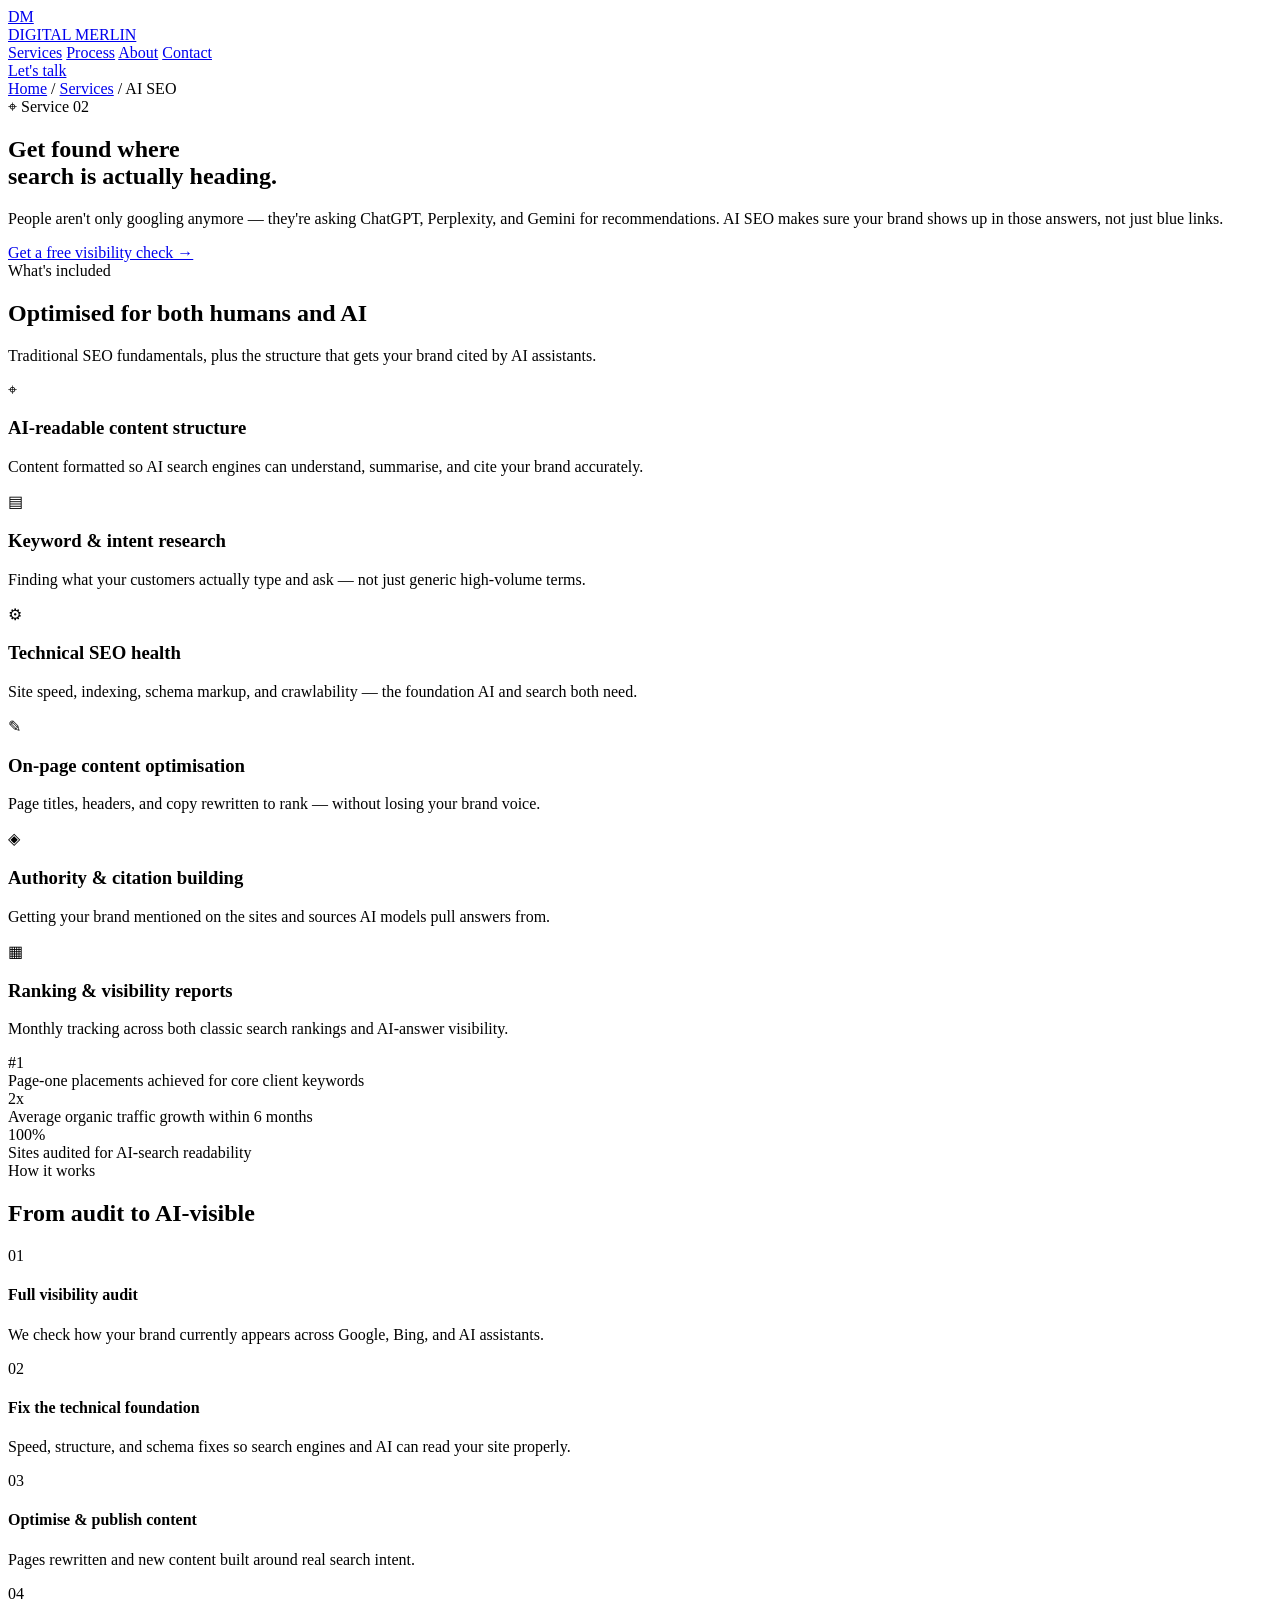
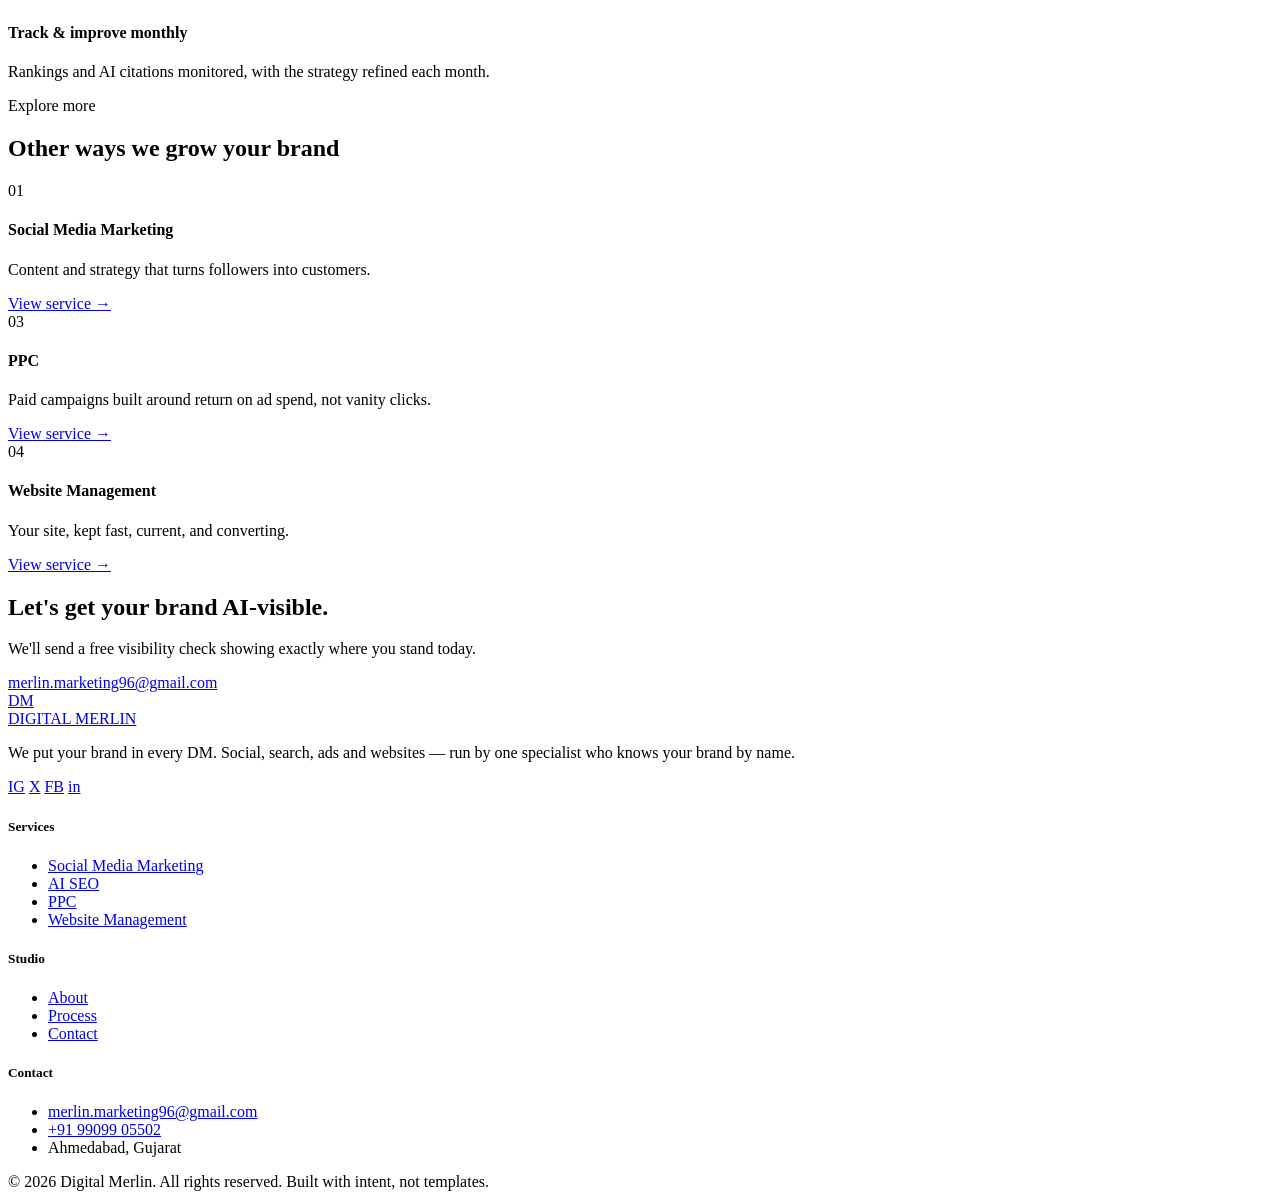
==== ai-seo.html @ f675f12b "Add files via upload" ====
<!DOCTYPE html>
<html lang="en">
<head>
<meta charset="UTF-8">
<meta name="viewport" content="width=device-width, initial-scale=1.0">
<title>AI SEO — Digital Merlin</title>
<link rel="stylesheet" href="https://fonts.googleapis.com/css2?family=Archivo+Black&family=Inter:wght@400;500;600;700;800&family=JetBrains+Mono:wght@500&display=swap">
<link rel="stylesheet" href="_shared.css">
</head>
<body>

<header>
  <nav>
    <a href="../index.html" class="logo"><div class="bubble">DM</div> DIGITAL <span style="color:var(--red)">MERLIN</span></a>
    <div class="navlinks">
      <a href="../index.html#services">Services</a>
      <a href="../index.html#process">Process</a>
      <a href="../index.html#about">About</a>
      <a href="../index.html#contact">Contact</a>
    </div>
    <a href="../index.html#contact" class="nav-cta">Let's talk</a>
  </nav>
</header>

<section class="page-hero">
  <div class="wrap">
    <div class="breadcrumb"><a href="../index.html">Home</a> / <a href="../index.html#services">Services</a> / AI SEO</div>
    <div class="eyebrow"><span>⌖</span> Service 02</div>
    <h1>Get found where<br>search is <span class="accent">actually heading.</span></h1>
    <p class="lead">People aren't only googling anymore — they're asking ChatGPT, Perplexity, and Gemini for recommendations. AI SEO makes sure your brand shows up in those answers, not just blue links.</p>
    <a href="../index.html#contact" class="btn btn-primary">Get a free visibility check →</a>
  </div>
</section>

<section>
  <div class="wrap">
    <div class="section-head">
      <span class="tag">What's included</span>
      <h2>Optimised for both humans and AI</h2>
      <p>Traditional SEO fundamentals, plus the structure that gets your brand cited by AI assistants.</p>
    </div>
    <div class="feature-grid">
      <div class="feature-card">
        <div class="icon">⌖</div>
        <h3>AI-readable content structure</h3>
        <p>Content formatted so AI search engines can understand, summarise, and cite your brand accurately.</p>
      </div>
      <div class="feature-card">
        <div class="icon">▤</div>
        <h3>Keyword &amp; intent research</h3>
        <p>Finding what your customers actually type and ask — not just generic high-volume terms.</p>
      </div>
      <div class="feature-card">
        <div class="icon">⚙</div>
        <h3>Technical SEO health</h3>
        <p>Site speed, indexing, schema markup, and crawlability — the foundation AI and search both need.</p>
      </div>
      <div class="feature-card">
        <div class="icon">✎</div>
        <h3>On-page content optimisation</h3>
        <p>Page titles, headers, and copy rewritten to rank — without losing your brand voice.</p>
      </div>
      <div class="feature-card">
        <div class="icon">◈</div>
        <h3>Authority &amp; citation building</h3>
        <p>Getting your brand mentioned on the sites and sources AI models pull answers from.</p>
      </div>
      <div class="feature-card">
        <div class="icon">▦</div>
        <h3>Ranking &amp; visibility reports</h3>
        <p>Monthly tracking across both classic search rankings and AI-answer visibility.</p>
      </div>
    </div>
  </div>
</section>

<section style="padding-top:0;">
  <div class="wrap">
    <div class="stat-band">
      <div><div class="stat-num">#1</div><div class="stat-label">Page-one placements achieved for core client keywords</div></div>
      <div><div class="stat-num">2x</div><div class="stat-label">Average organic traffic growth within 6 months</div></div>
      <div><div class="stat-num">100%</div><div class="stat-label">Sites audited for AI-search readability</div></div>
    </div>
  </div>
</section>

<section>
  <div class="wrap">
    <div class="section-head">
      <span class="tag">How it works</span>
      <h2>From audit to AI-visible</h2>
    </div>
    <div class="process-list">
      <div class="process-item"><span class="pnum">01</span><div><h4>Full visibility audit</h4><p>We check how your brand currently appears across Google, Bing, and AI assistants.</p></div></div>
      <div class="process-item"><span class="pnum">02</span><div><h4>Fix the technical foundation</h4><p>Speed, structure, and schema fixes so search engines and AI can read your site properly.</p></div></div>
      <div class="process-item"><span class="pnum">03</span><div><h4>Optimise &amp; publish content</h4><p>Pages rewritten and new content built around real search intent.</p></div></div>
      <div class="process-item"><span class="pnum">04</span><div><h4>Track &amp; improve monthly</h4><p>Rankings and AI citations monitored, with the strategy refined each month.</p></div></div>
    </div>
  </div>
</section>

<section>
  <div class="wrap">
    <div class="section-head">
      <span class="tag">Explore more</span>
      <h2>Other ways we grow your brand</h2>
    </div>
    <div class="other-services">
      <div class="other-card"><span class="tag">01</span><h4>Social Media Marketing</h4><p>Content and strategy that turns followers into customers.</p><a class="go" href="social-media-marketing.html">View service →</a></div>
      <div class="other-card"><span class="tag">03</span><h4>PPC</h4><p>Paid campaigns built around return on ad spend, not vanity clicks.</p><a class="go" href="ppc.html">View service →</a></div>
      <div class="other-card"><span class="tag">04</span><h4>Website Management</h4><p>Your site, kept fast, current, and converting.</p><a class="go" href="website-management.html">View service →</a></div>
    </div>
  </div>
</section>

<section id="contact">
  <div class="cta-band">
    <div class="blob"></div>
    <h2>Let's get your brand AI-visible.</h2>
    <p>We'll send a free visibility check showing exactly where you stand today.</p>
    <a href="mailto:merlin.marketing96@gmail.com" class="btn btn-primary">merlin.marketing96@gmail.com</a>
  </div>
</section>

<footer>
  <div class="wrap">
    <div class="footer-top">
      <div class="foot-brand">
        <a href="../index.html" class="logo"><div class="bubble">DM</div> DIGITAL <span style="color:var(--red)">MERLIN</span></a>
        <p>We put your brand in every DM. Social, search, ads and websites — run by one specialist who knows your brand by name.</p>
        <div class="social-row">
          <a href="#" aria-label="Instagram">IG</a>
          <a href="#" aria-label="X">X</a>
          <a href="#" aria-label="Facebook">FB</a>
          <a href="#" aria-label="LinkedIn">in</a>
        </div>
      </div>
      <div>
        <h5>Services</h5>
        <ul>
          <li><a href="social-media-marketing.html">Social Media Marketing</a></li>
          <li><a href="ai-seo.html">AI SEO</a></li>
          <li><a href="ppc.html">PPC</a></li>
          <li><a href="website-management.html">Website Management</a></li>
        </ul>
      </div>
      <div>
        <h5>Studio</h5>
        <ul>
          <li><a href="../index.html#about">About</a></li>
          <li><a href="../index.html#process">Process</a></li>
          <li><a href="../index.html#contact">Contact</a></li>
        </ul>
      </div>
      <div>
        <h5>Contact</h5>
        <ul>
          <li><a href="mailto:merlin.marketing96@gmail.com">merlin.marketing96@gmail.com</a></li>
          <li><a href="tel:+919909905502">+91 99099 05502</a></li>
          <li><span>Ahmedabad, Gujarat</span></li>
        </ul>
      </div>
    </div>
    <div class="footer-bottom">
      <span>© 2026 Digital Merlin. All rights reserved.</span>
      <span>Built with intent, not templates.</span>
    </div>
  </div>
</footer>

</body>
</html>
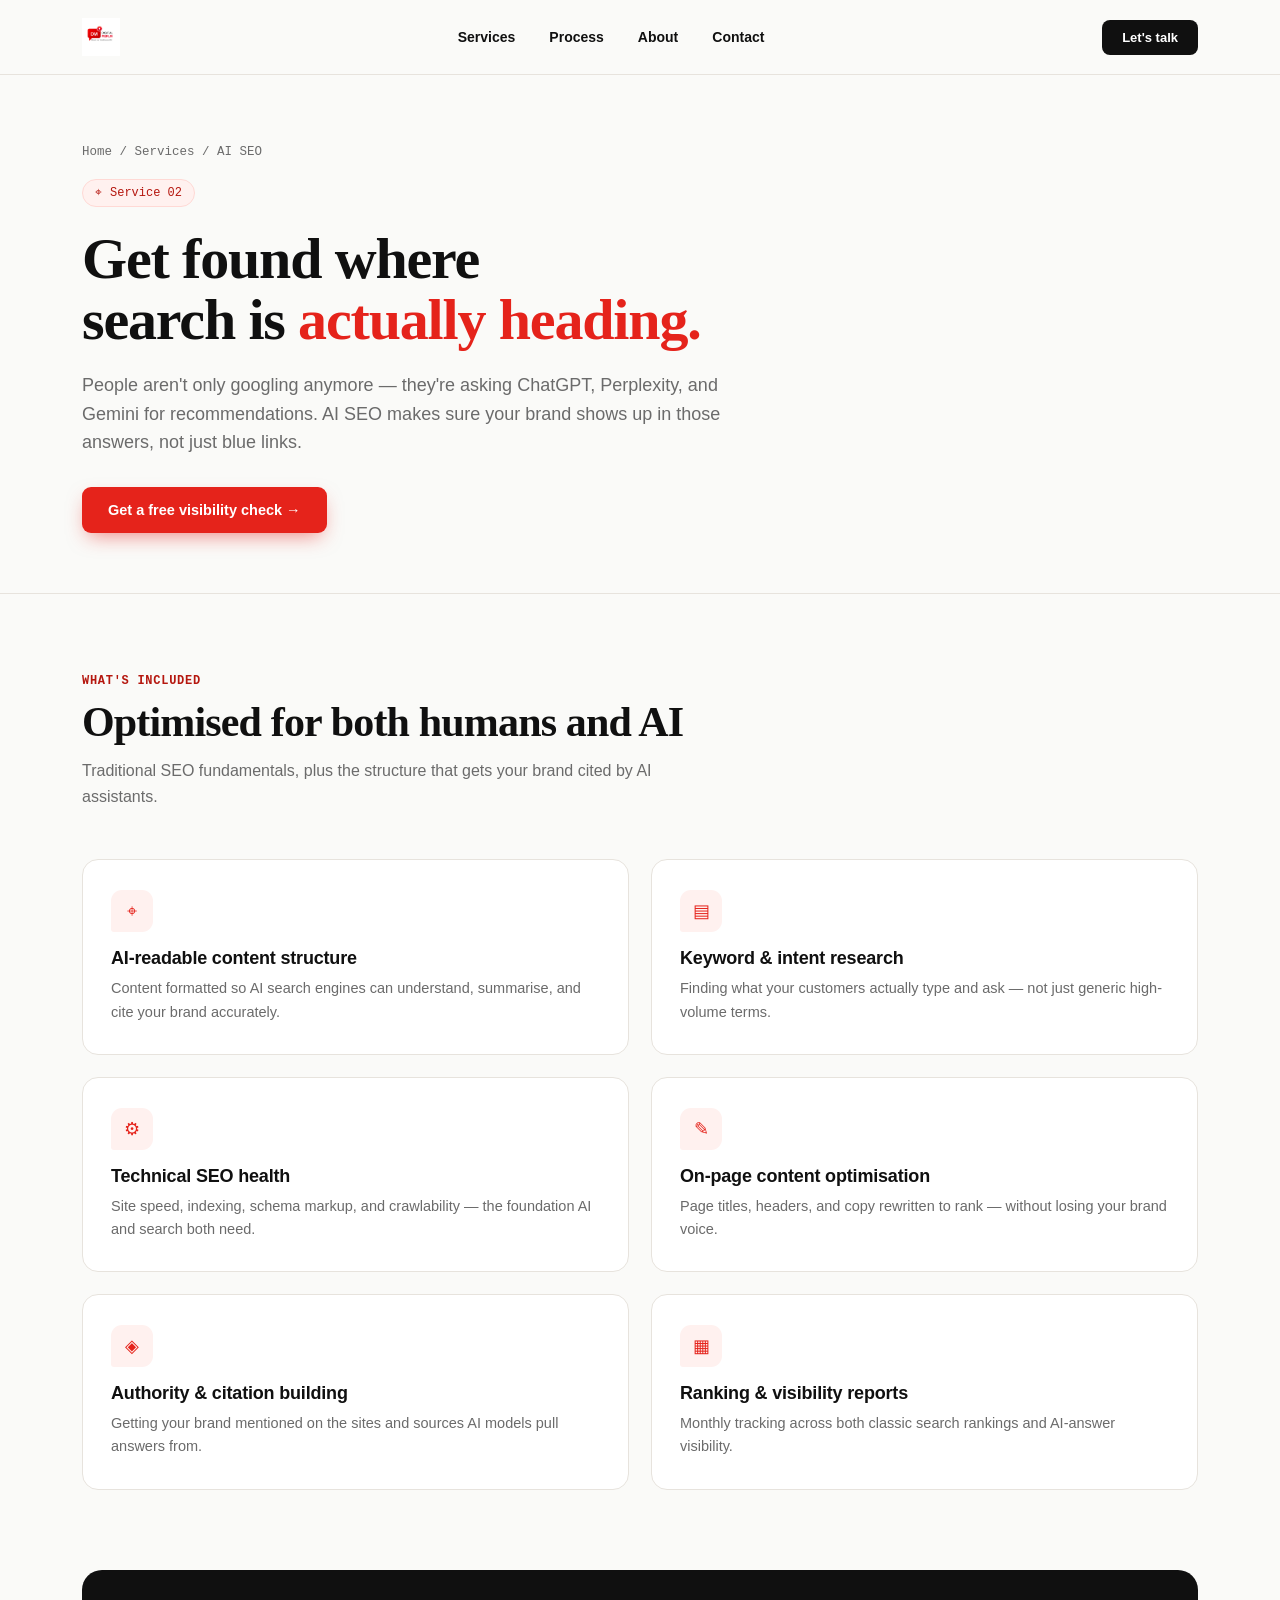
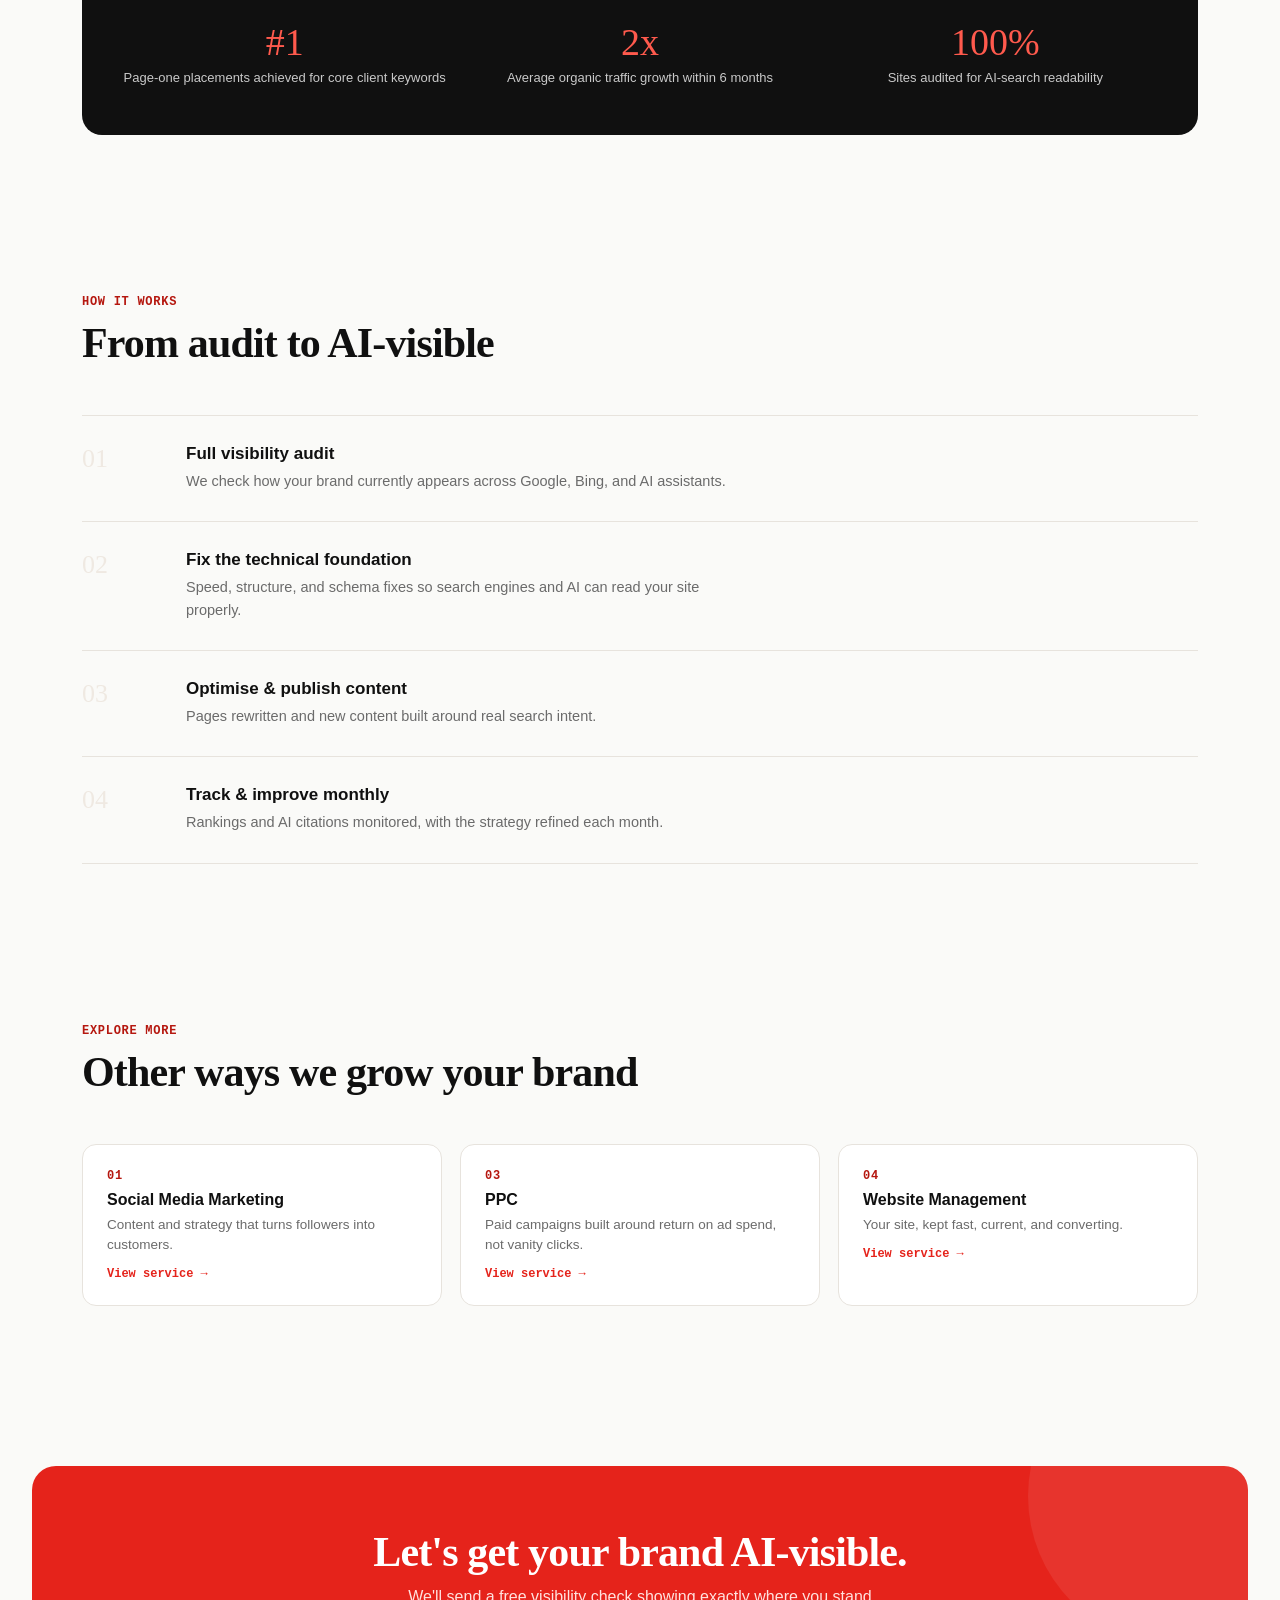
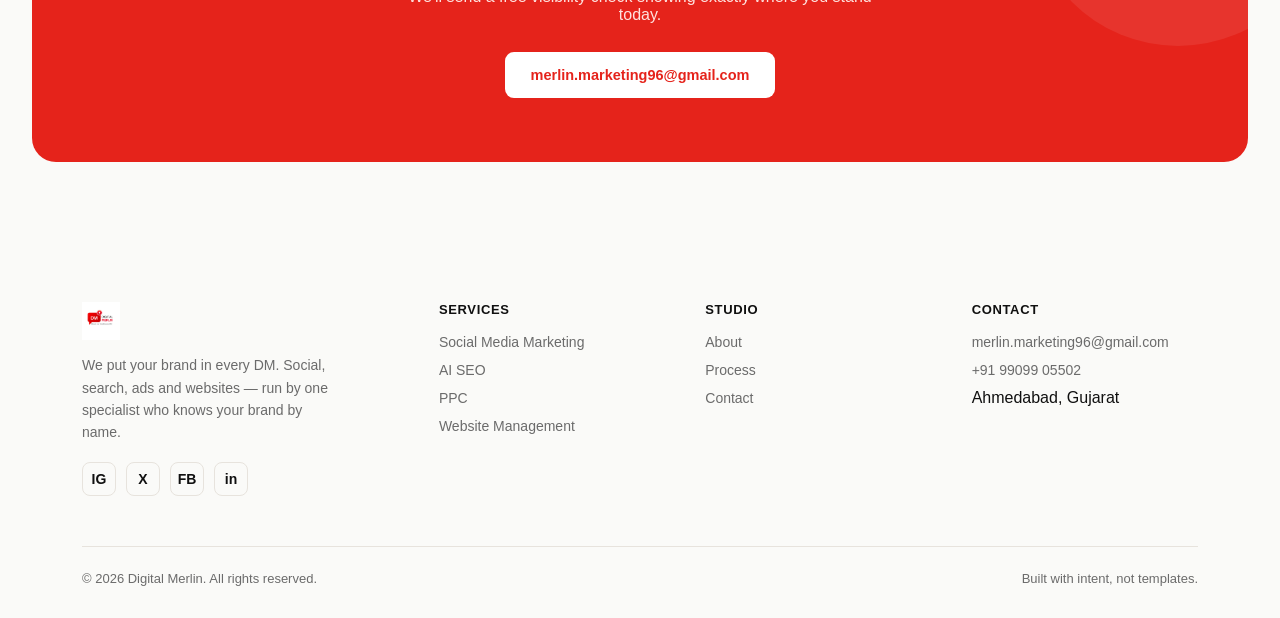
==== commit b45bef92: "Add files via upload" ====
--- a/ai-seo.html
+++ b/ai-seo.html
@@ -11,24 +11,24 @@
 
 <header>
   <nav>
-    <a href="../index.html" class="logo"><div class="bubble">DM</div> DIGITAL <span style="color:var(--red)">MERLIN</span></a>
+    <a href="index.html" class="logo"><img src="logo.png" alt="Digital Merlin" class="logo-img"></a>
     <div class="navlinks">
-      <a href="../index.html#services">Services</a>
-      <a href="../index.html#process">Process</a>
-      <a href="../index.html#about">About</a>
-      <a href="../index.html#contact">Contact</a>
+      <a href="index.html#services">Services</a>
+      <a href="index.html#process">Process</a>
+      <a href="index.html#about">About</a>
+      <a href="index.html#contact">Contact</a>
     </div>
-    <a href="../index.html#contact" class="nav-cta">Let's talk</a>
+    <a href="index.html#contact" class="nav-cta">Let's talk</a>
   </nav>
 </header>
 
 <section class="page-hero">
   <div class="wrap">
-    <div class="breadcrumb"><a href="../index.html">Home</a> / <a href="../index.html#services">Services</a> / AI SEO</div>
+    <div class="breadcrumb"><a href="index.html">Home</a> / <a href="index.html#services">Services</a> / AI SEO</div>
     <div class="eyebrow"><span>⌖</span> Service 02</div>
     <h1>Get found where<br>search is <span class="accent">actually heading.</span></h1>
     <p class="lead">People aren't only googling anymore — they're asking ChatGPT, Perplexity, and Gemini for recommendations. AI SEO makes sure your brand shows up in those answers, not just blue links.</p>
-    <a href="../index.html#contact" class="btn btn-primary">Get a free visibility check →</a>
+    <a href="index.html#contact" class="btn btn-primary">Get a free visibility check →</a>
   </div>
 </section>
 
@@ -126,7 +126,7 @@
   <div class="wrap">
     <div class="footer-top">
       <div class="foot-brand">
-        <a href="../index.html" class="logo"><div class="bubble">DM</div> DIGITAL <span style="color:var(--red)">MERLIN</span></a>
+        <a href="index.html" class="logo"><img src="logo.png" alt="Digital Merlin" class="logo-img"></a>
         <p>We put your brand in every DM. Social, search, ads and websites — run by one specialist who knows your brand by name.</p>
         <div class="social-row">
           <a href="#" aria-label="Instagram">IG</a>
@@ -147,9 +147,9 @@
       <div>
         <h5>Studio</h5>
         <ul>
-          <li><a href="../index.html#about">About</a></li>
-          <li><a href="../index.html#process">Process</a></li>
-          <li><a href="../index.html#contact">Contact</a></li>
+          <li><a href="index.html#about">About</a></li>
+          <li><a href="index.html#process">Process</a></li>
+          <li><a href="index.html#contact">Contact</a></li>
         </ul>
       </div>
       <div>
--- a/_shared.css
+++ b/_shared.css
@@ -0,0 +1,109 @@
+:root{
+  --red:#E5231B; --red-dark:#B5170F; --red-light:#FF5A4D;
+  --ink:#101010; --paper:#FAFAF8; --grey:#6B6B6B; --line:#E7E3DD;
+  --mono: 'JetBrains Mono', monospace;
+}
+*{margin:0;padding:0;box-sizing:border-box;}
+html{scroll-behavior:smooth;}
+body{font-family:'Inter',sans-serif;background:var(--paper);color:var(--ink);overflow-x:hidden;}
+a{color:inherit;text-decoration:none;}
+img{max-width:100%;display:block;}
+.wrap{max-width:1180px;margin:0 auto;padding:0 32px;}
+
+header{position:sticky;top:0;z-index:50;background:rgba(250,250,248,0.92);backdrop-filter:blur(10px);border-bottom:1px solid var(--line);}
+nav{display:flex;align-items:center;justify-content:space-between;padding:18px 32px;max-width:1180px;margin:0 auto;}
+.logo{display:flex;align-items:center;gap:10px;font-weight:800;font-size:18px;letter-spacing:-0.02em;}
+.logo-img{height:38px;width:auto;display:block;}
+.logo .bubble{width:34px;height:34px;border-radius:9px 9px 9px 2px;background:linear-gradient(135deg,var(--red-light),var(--red));display:flex;align-items:center;justify-content:center;color:#fff;font-family:'Archivo Black';font-size:13px;flex-shrink:0;}
+.navlinks{display:flex;gap:34px;font-size:14px;font-weight:600;}
+.navlinks a{position:relative;padding:4px 0;}
+.navlinks a::after{content:'';position:absolute;left:0;bottom:-2px;width:0;height:2px;background:var(--red);transition:width .25s ease;}
+.navlinks a:hover::after{width:100%;}
+.nav-cta{background:var(--ink);color:#fff;padding:10px 20px;border-radius:8px;font-size:13px;font-weight:700;}
+.nav-cta:hover{background:var(--red);}
+
+.tag{font-family:var(--mono);font-size:12px;color:var(--red-dark);font-weight:600;letter-spacing:0.06em;text-transform:uppercase;margin-bottom:12px;display:block;}
+h1,h2{font-family:'Archivo Black';letter-spacing:-0.02em;line-height:1.05;}
+h2{font-size:clamp(28px,3.6vw,42px);}
+section{padding:80px 0;}
+.section-head{max-width:640px;margin-bottom:50px;}
+.section-head p{color:var(--grey);font-size:16px;margin-top:14px;line-height:1.6;}
+
+.btn{display:inline-flex;align-items:center;gap:8px;padding:15px 26px;border-radius:9px;font-weight:700;font-size:14.5px;transition:transform .2s ease, box-shadow .2s ease;}
+.btn-primary{background:var(--red);color:#fff;box-shadow:0 8px 20px -6px rgba(229,35,27,0.55);}
+.btn-primary:hover{transform:translateY(-2px);box-shadow:0 12px 26px -6px rgba(229,35,27,0.6);}
+.btn-ghost{border:1.5px solid var(--ink);color:var(--ink);}
+.btn-ghost:hover{background:var(--ink);color:#fff;}
+
+/* page hero */
+.page-hero{padding:70px 0 60px;border-bottom:1px solid var(--line);}
+.page-hero .eyebrow{display:inline-flex;align-items:center;gap:8px;font-family:var(--mono);font-size:12px;font-weight:500;color:var(--red-dark);background:#FFF1EF;border:1px solid #FFD9D5;padding:6px 12px;border-radius:20px;margin-bottom:22px;}
+.page-hero h1{font-size:clamp(36px,5vw,58px);margin-bottom:20px;}
+.page-hero h1 .accent{color:var(--red);}
+.page-hero p.lead{font-size:18px;line-height:1.6;color:var(--grey);max-width:640px;margin-bottom:30px;}
+.breadcrumb{font-family:var(--mono);font-size:12.5px;color:var(--grey);margin-bottom:20px;}
+.breadcrumb a:hover{color:var(--red);}
+
+/* feature grid */
+.feature-grid{display:grid;grid-template-columns:repeat(2,1fr);gap:22px;}
+.feature-card{border:1px solid var(--line);border-radius:16px;padding:30px 28px;background:#fff;transition:border-color .25s ease, transform .25s ease;}
+.feature-card:hover{transform:translateY(-4px);border-color:var(--red);}
+.feature-card .icon{width:42px;height:42px;border-radius:11px 11px 11px 3px;background:#FFF1EF;display:flex;align-items:center;justify-content:center;margin-bottom:16px;color:var(--red);font-size:18px;}
+.feature-card h3{font-size:18px;font-weight:800;margin-bottom:8px;letter-spacing:-0.01em;}
+.feature-card p{color:var(--grey);font-size:14.5px;line-height:1.6;}
+
+/* process list */
+.process-list{border-top:1px solid var(--line);}
+.process-item{display:grid;grid-template-columns:80px 1fr;gap:24px;padding:28px 0;border-bottom:1px solid var(--line);}
+.process-item .pnum{font-family:'Archivo Black';font-size:26px;color:#EFE9E2;}
+.process-item h4{font-size:17px;font-weight:800;margin-bottom:6px;}
+.process-item p{color:var(--grey);font-size:14.5px;line-height:1.6;max-width:560px;}
+
+/* stat band */
+.stat-band{background:var(--ink);color:#fff;border-radius:20px;padding:50px 40px;display:grid;grid-template-columns:repeat(3,1fr);gap:30px;text-align:center;}
+.stat-band .stat-num{font-family:'Archivo Black';font-size:38px;color:var(--red-light);}
+.stat-band .stat-label{font-size:13px;color:#C9C9C9;margin-top:6px;}
+
+/* cta band */
+.cta-band{background:var(--red);color:#fff;text-align:center;border-radius:24px;margin:0 32px;padding:64px 30px;position:relative;overflow:hidden;}
+.cta-band h2{color:#fff;}
+.cta-band p{color:#FFE2DF;margin:14px auto 28px;max-width:480px;font-size:16px;}
+.cta-band .btn-primary{background:#fff;color:var(--red);box-shadow:none;}
+.cta-band .btn-primary:hover{background:var(--ink);color:#fff;}
+.cta-band .blob{position:absolute;width:300px;height:300px;border-radius:50%;background:rgba(255,255,255,0.08);top:-120px;right:-80px;}
+
+/* other services row */
+.other-services{display:grid;grid-template-columns:repeat(3,1fr);gap:18px;}
+.other-card{border:1px solid var(--line);border-radius:14px;padding:24px;background:#fff;transition:border-color .2s ease;}
+.other-card:hover{border-color:var(--red);}
+.other-card .tag{margin-bottom:8px;}
+.other-card h4{font-size:16px;font-weight:800;margin-bottom:6px;}
+.other-card p{font-size:13.5px;color:var(--grey);line-height:1.5;}
+.other-card a.go{font-family:var(--mono);font-size:12px;color:var(--red);font-weight:600;display:inline-block;margin-top:12px;}
+
+/* footer (shared) */
+footer{padding:60px 0 30px;}
+.footer-top{display:grid;grid-template-columns:1.4fr 1fr 1fr 1fr;gap:40px;margin-bottom:50px;}
+.foot-brand .logo{margin-bottom:14px;}
+.foot-brand p{color:var(--grey);font-size:14px;max-width:260px;line-height:1.6;}
+footer h5{font-size:13px;font-weight:800;text-transform:uppercase;letter-spacing:0.05em;margin-bottom:16px;}
+footer ul{list-style:none;display:flex;flex-direction:column;gap:10px;}
+footer ul a{font-size:14px;color:var(--grey);}
+footer ul a:hover{color:var(--red);}
+.social-row{display:flex;gap:10px;margin-top:18px;}
+.social-row a{width:34px;height:34px;border:1.5px solid var(--line);border-radius:8px;display:flex;align-items:center;justify-content:center;font-size:14px;font-weight:700;}
+.social-row a:hover{background:var(--red);color:#fff;border-color:var(--red);}
+.footer-bottom{border-top:1px solid var(--line);padding-top:24px;display:flex;justify-content:space-between;font-size:13px;color:var(--grey);flex-wrap:wrap;gap:10px;}
+
+@media (max-width:860px){
+  .navlinks{display:none;}
+  .feature-grid{grid-template-columns:1fr;}
+  .stat-band{grid-template-columns:1fr;}
+  .other-services{grid-template-columns:1fr;}
+  .process-item{grid-template-columns:1fr;gap:6px;}
+  .footer-top{grid-template-columns:1fr 1fr;}
+  .cta-band{margin:0 16px;}
+  .wrap{padding:0 20px;}
+}
+:focus-visible{outline:2px solid var(--red);outline-offset:2px;}
+@media (prefers-reduced-motion: reduce){*{animation:none !important;transition:none !important;}}
